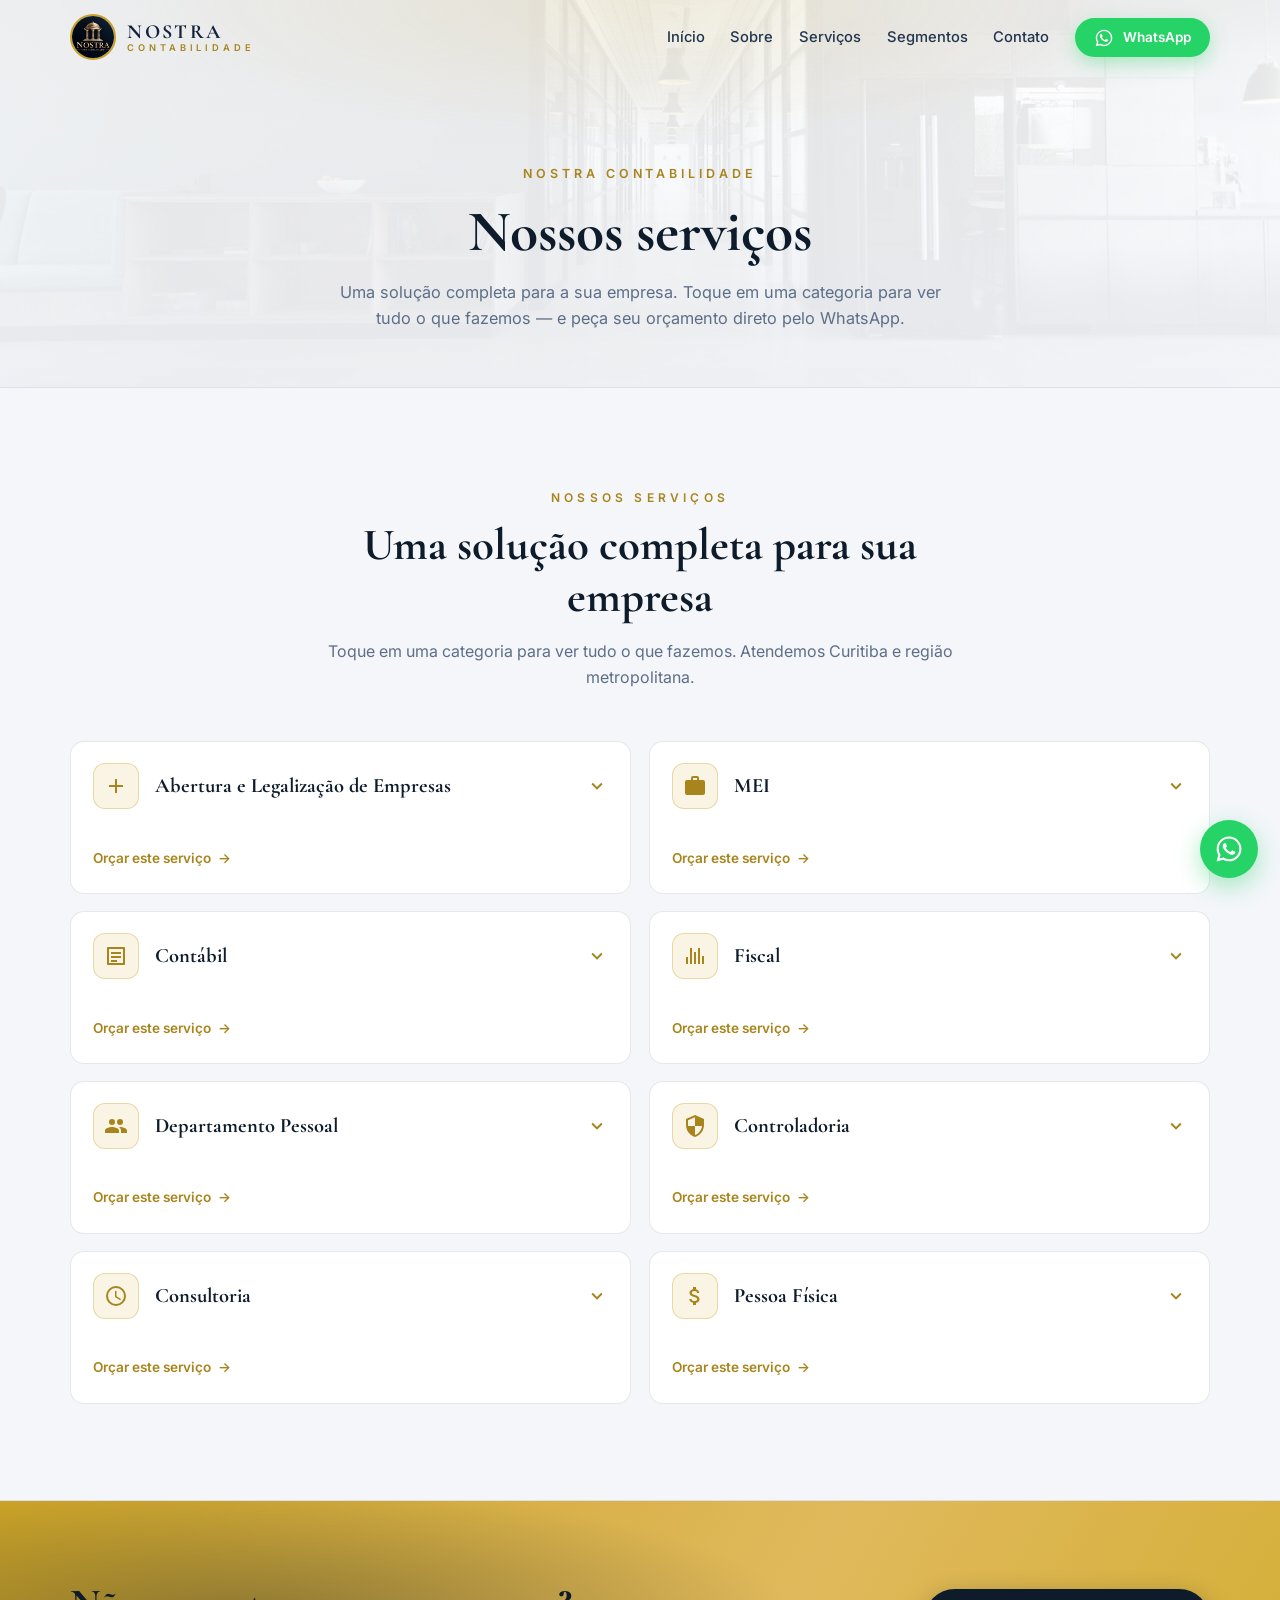
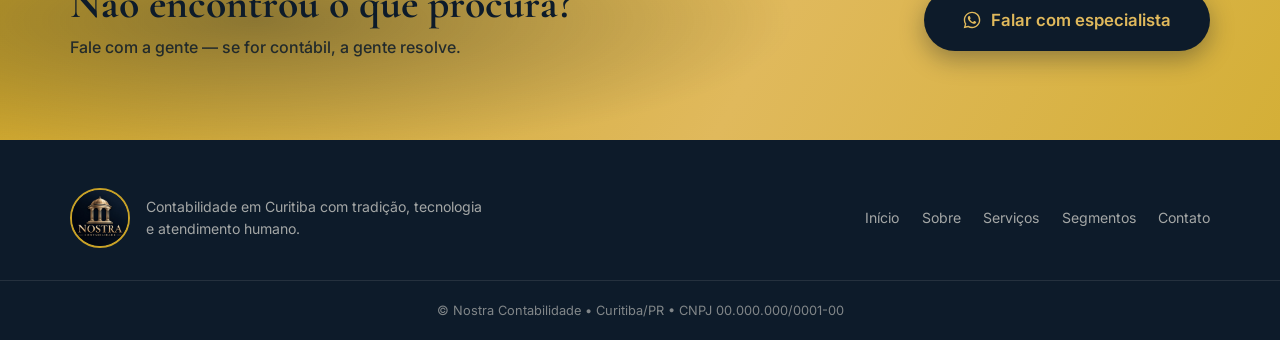
==== servicos.html @ 98fcc7a9 "Move servicos para pagina propria (servicos.html); home mais limpa" ====
<!DOCTYPE html>
<html lang="pt-BR">
<head>
  <meta charset="UTF-8">
  <meta name="viewport" content="width=device-width, initial-scale=1.0">
  <title>Serviços | Nostra Contabilidade — Curitiba</title>
  <meta name="description" content="Conheça todos os serviços da Nostra Contabilidade em Curitiba: abertura de empresa, MEI, contábil, fiscal, departamento pessoal, controladoria, consultoria e pessoa física.">
  <link rel="icon" type="image/jpeg" href="logo.jpeg">
  <link rel="preconnect" href="https://fonts.googleapis.com">
  <link rel="preconnect" href="https://fonts.gstatic.com" crossorigin>
  <link href="https://fonts.googleapis.com/css2?family=Cormorant+Garamond:wght@500;600;700&family=Inter:wght@400;500;600;700&display=swap" rel="stylesheet">
  <link rel="stylesheet" href="css/style.css">
</head>
<body>

  <!-- ===== HEADER ===== -->
  <header class="header" id="header">
    <div class="container header__inner">
      <a href="index.html" class="header__brand">
        <img src="logo.jpeg" alt="Nostra Contabilidade" class="header__logo">
        <span class="header__name">NOSTRA <small>CONTABILIDADE</small></span>
      </a>
      <nav class="nav" id="nav">
        <a href="index.html" class="nav__link">Início</a>
        <a href="index.html#sobre" class="nav__link">Sobre</a>
        <a href="servicos.html" class="nav__link">Serviços</a>
        <a href="index.html#segmentos" class="nav__link">Segmentos</a>
        <a href="index.html#contato" class="nav__link">Contato</a>
        <a href="#" class="btn btn--green btn--nav js-whatsapp" data-message="Olá! Vim pelo site da Nostra Contabilidade e gostaria de um orçamento.">
          <svg viewBox="0 0 24 24" class="icon" aria-hidden="true"><path d="M12.04 2C6.58 2 2.13 6.45 2.13 11.91c0 1.75.46 3.45 1.32 4.95L2.05 22l5.25-1.38a9.87 9.87 0 0 0 4.74 1.21h.01c5.46 0 9.9-4.45 9.9-9.91 0-2.65-1.03-5.14-2.9-7.01A9.82 9.82 0 0 0 12.04 2zm0 18.13h-.01a8.2 8.2 0 0 1-4.19-1.15l-.3-.18-3.12.82.83-3.04-.2-.31a8.2 8.2 0 0 1-1.26-4.38c0-4.54 3.7-8.24 8.25-8.24 2.2 0 4.27.86 5.82 2.42a8.18 8.18 0 0 1 2.41 5.83c0 4.54-3.7 8.23-8.23 8.23zm4.52-6.16c-.25-.12-1.47-.72-1.69-.81-.23-.08-.39-.12-.56.13-.16.24-.64.8-.78.97-.14.16-.29.18-.54.06-.25-.12-1.05-.39-2-1.23-.74-.66-1.23-1.47-1.38-1.72-.14-.25-.02-.38.11-.51.11-.11.25-.29.37-.43.12-.14.16-.25.25-.41.08-.17.04-.31-.02-.43-.06-.12-.56-1.34-.76-1.84-.2-.48-.41-.42-.56-.43h-.48c-.17 0-.43.06-.66.31-.22.25-.86.85-.86 2.07 0 1.22.89 2.4 1.01 2.56.12.17 1.75 2.67 4.23 3.74.59.26 1.05.41 1.41.52.59.19 1.13.16 1.56.1.48-.07 1.47-.6 1.67-1.18.21-.58.21-1.07.15-1.18-.06-.11-.22-.17-.47-.29z"/></svg>
          WhatsApp
        </a>
      </nav>
      <button class="hamburger" id="hamburger" aria-label="Abrir menu" aria-expanded="false">
        <span></span><span></span><span></span>
      </button>
    </div>
  </header>

  <!-- ===== TÍTULO DA PÁGINA ===== -->
  <section class="page-hero">
    <div class="container">
      <p class="hero__tag reveal">Nostra Contabilidade</p>
      <h1 class="page-hero__title reveal" style="--delay:.15s">Nossos serviços</h1>
      <p class="page-hero__subtitle reveal" style="--delay:.3s">
        Uma solução completa para a sua empresa. Toque em uma categoria para ver
        tudo o que fazemos — e peça seu orçamento direto pelo WhatsApp.
      </p>
    </div>
  </section>

  <!-- ===== SERVIÇOS ===== -->
  <section class="section servicos" id="servicos">
    <div class="container">
      <div class="section__head reveal">
        <span class="section__tag">Nossos serviços</span>
        <h2 class="section__title">Uma solução completa para sua empresa</h2>
        <p class="section__lead">Toque em uma categoria para ver tudo o que fazemos. Atendemos Curitiba e região metropolitana.</p>
      </div>
      <div class="services">

        <div class="service reveal">
          <button class="service__head" aria-expanded="false">
            <span class="service__icon">
              <svg viewBox="0 0 24 24"><path d="M19 13h-6v6h-2v-6H5v-2h6V5h2v6h6v2z"/></svg>
            </span>
            <span class="service__title">Abertura e Legalização de Empresas</span>
            <svg class="service__chevron" viewBox="0 0 24 24"><path d="M7.41 8.59 12 13.17l4.59-4.58L18 10l-6 6-6-6z"/></svg>
          </button>
          <div class="service__body">
            <ul class="service__list">
              <li>Abertura de empresa (MEI, ME, EPP, LTDA, SLU)</li>
              <li>Alteração contratual (endereço, sócios, atividade, capital)</li>
              <li>Encerramento e baixa de empresas</li>
              <li>Transformação de MEI em ME</li>
              <li>Licenças e alvarás (prefeitura, bombeiros, vigilância sanitária)</li>
              <li>Certificado digital</li>
              <li>Regularização de empresas inativas ou com pendências</li>
            </ul>
            <a href="#" class="service__cta js-whatsapp" data-message="Olá! Tenho interesse em Abertura e Legalização de Empresas.">Orçar este serviço</a>
          </div>
        </div>

        <div class="service reveal" style="--delay:.05s">
          <button class="service__head" aria-expanded="false">
            <span class="service__icon">
              <svg viewBox="0 0 24 24"><path d="M20 6h-4V4a2 2 0 0 0-2-2h-4a2 2 0 0 0-2 2v2H4a2 2 0 0 0-2 2v11a2 2 0 0 0 2 2h16a2 2 0 0 0 2-2V8a2 2 0 0 0-2-2zm-6 0h-4V4h4z"/></svg>
            </span>
            <span class="service__title">MEI</span>
            <svg class="service__chevron" viewBox="0 0 24 24"><path d="M7.41 8.59 12 13.17l4.59-4.58L18 10l-6 6-6-6z"/></svg>
          </button>
          <div class="service__body">
            <ul class="service__list">
              <li>Abertura e formalização</li>
              <li>Emissão da DAS mensal</li>
              <li>Declaração anual (DASN-SIMEI)</li>
              <li>Orientação sobre limite de faturamento e desenquadramento</li>
              <li>Regularização de débitos</li>
              <li>Emissão de notas fiscais</li>
            </ul>
            <a href="#" class="service__cta js-whatsapp" data-message="Olá! Tenho interesse no serviço de MEI.">Orçar este serviço</a>
          </div>
        </div>

        <div class="service reveal" style="--delay:.1s">
          <button class="service__head" aria-expanded="false">
            <span class="service__icon">
              <svg viewBox="0 0 24 24"><path d="M4 3h16a1 1 0 0 1 1 1v16a1 1 0 0 1-1 1H4a1 1 0 0 1-1-1V4a1 1 0 0 1 1-1zm1 2v14h14V5H5zm2 3h10v2H7V8zm0 4h10v2H7v-2zm0 4h6v2H7v-2z"/></svg>
            </span>
            <span class="service__title">Contábil</span>
            <svg class="service__chevron" viewBox="0 0 24 24"><path d="M7.41 8.59 12 13.17l4.59-4.58L18 10l-6 6-6-6z"/></svg>
          </button>
          <div class="service__body">
            <ul class="service__list">
              <li>Escrituração contábil</li>
              <li>Balancete, balanço patrimonial e DRE</li>
              <li>Conciliação contábil</li>
              <li>Planejamento tributário (Simples, Lucro Presumido, Lucro Real)</li>
              <li>Obrigações acessórias (ECD, ECF)</li>
              <li>Contabilidade para startups, prestadores de serviço, comércio e profissionais liberais</li>
            </ul>
            <a href="#" class="service__cta js-whatsapp" data-message="Olá! Tenho interesse no serviço Contábil.">Orçar este serviço</a>
          </div>
        </div>

        <div class="service reveal" style="--delay:.15s">
          <button class="service__head" aria-expanded="false">
            <span class="service__icon">
              <svg viewBox="0 0 24 24"><path d="M3 13h2v7H3v-7zm4-9h2v16H7V4zm4 4h2v12h-2V8zm4-4h2v16h-2V4zm4 8h2v8h-2v-8z"/></svg>
            </span>
            <span class="service__title">Fiscal</span>
            <svg class="service__chevron" viewBox="0 0 24 24"><path d="M7.41 8.59 12 13.17l4.59-4.58L18 10l-6 6-6-6z"/></svg>
          </button>
          <div class="service__body">
            <ul class="service__list">
              <li>Apuração de impostos (Simples Nacional, ICMS, ISS, PIS/COFINS, IRPJ/CSLL)</li>
              <li>Emissão de notas fiscais (NF-e, NFS-e, NFC-e)</li>
              <li>Escrituração fiscal e obrigações acessórias (SPED, DeSTDA, EFD)</li>
              <li>Recuperação de créditos tributários</li>
              <li>Parcelamento de débitos e regularização fiscal</li>
              <li>Certidões negativas</li>
            </ul>
            <a href="#" class="service__cta js-whatsapp" data-message="Olá! Tenho interesse no serviço Fiscal.">Orçar este serviço</a>
          </div>
        </div>

        <div class="service reveal" style="--delay:.2s">
          <button class="service__head" aria-expanded="false">
            <span class="service__icon">
              <svg viewBox="0 0 24 24"><path d="M16 11a3 3 0 1 0-3-3 3 3 0 0 0 3 3zm-8 0a3 3 0 1 0-3-3 3 3 0 0 0 3 3zm0 2c-2.33 0-7 1.17-7 3.5V19h14v-2.5C15 14.17 10.33 13 8 13zm8 0c-.29 0-.62.02-.97.05A4.22 4.22 0 0 1 17 16.5V19h6v-2.5c0-2.33-4.67-3.5-7-3.5z"/></svg>
            </span>
            <span class="service__title">Departamento Pessoal</span>
            <svg class="service__chevron" viewBox="0 0 24 24"><path d="M7.41 8.59 12 13.17l4.59-4.58L18 10l-6 6-6-6z"/></svg>
          </button>
          <div class="service__body">
            <ul class="service__list">
              <li>Admissão e demissão de funcionários</li>
              <li>Folha de pagamento e pró-labore</li>
              <li>Férias, 13º e rescisões</li>
              <li>eSocial, FGTS, INSS e DCTFWeb</li>
              <li>Controle de ponto e benefícios</li>
              <li>Contratos de trabalho e orientação trabalhista</li>
              <li>Atestados, afastamentos e homologações</li>
            </ul>
            <a href="#" class="service__cta js-whatsapp" data-message="Olá! Tenho interesse no Departamento Pessoal.">Orçar este serviço</a>
          </div>
        </div>

        <div class="service reveal" style="--delay:.25s">
          <button class="service__head" aria-expanded="false">
            <span class="service__icon">
              <svg viewBox="0 0 24 24"><path d="M12 1 3 5v6c0 5.55 3.84 10.74 9 12 5.16-1.26 9-6.45 9-12V5l-9-4zm0 10.99h7c-.53 4.12-3.28 7.79-7 8.94V12H5V6.3l7-3.11v8.8z"/></svg>
            </span>
            <span class="service__title">Controladoria</span>
            <svg class="service__chevron" viewBox="0 0 24 24"><path d="M7.41 8.59 12 13.17l4.59-4.58L18 10l-6 6-6-6z"/></svg>
          </button>
          <div class="service__body">
            <ul class="service__list">
              <li>Planejamento orçamentário e controle de metas</li>
              <li>Fluxo de caixa e projeções</li>
              <li>Controle de contas a pagar e a receber (BPO financeiro)</li>
              <li>Análise de resultados e indicadores (KPIs)</li>
              <li>Custos e precificação</li>
              <li>Relatórios gerenciais e dashboards</li>
              <li>Controles internos e auditoria</li>
            </ul>
            <a href="#" class="service__cta js-whatsapp" data-message="Olá! Tenho interesse no serviço de Controladoria.">Orçar este serviço</a>
          </div>
        </div>

        <div class="service reveal" style="--delay:.3s">
          <button class="service__head" aria-expanded="false">
            <span class="service__icon">
              <svg viewBox="0 0 24 24"><path d="M12 2a10 10 0 1 0 10 10A10 10 0 0 0 12 2zm0 18a8 8 0 1 1 8-8 8 8 0 0 1-8 8zm.5-13H11v6l5.25 3.15.75-1.23-4.5-2.67z"/></svg>
            </span>
            <span class="service__title">Consultoria</span>
            <svg class="service__chevron" viewBox="0 0 24 24"><path d="M7.41 8.59 12 13.17l4.59-4.58L18 10l-6 6-6-6z"/></svg>
          </button>
          <div class="service__body">
            <ul class="service__list">
              <li>Consultoria tributária e planejamento fiscal</li>
              <li>Consultoria financeira e gestão de caixa</li>
              <li>Consultoria para abertura de negócios (viabilidade, regime, estrutura)</li>
              <li>Consultoria em reestruturação e organização de processos</li>
              <li>Consultoria trabalhista preventiva</li>
              <li>Valuation e análise de investimentos</li>
            </ul>
            <a href="#" class="service__cta js-whatsapp" data-message="Olá! Tenho interesse em Consultoria.">Orçar este serviço</a>
          </div>
        </div>

        <div class="service reveal" style="--delay:.35s">
          <button class="service__head" aria-expanded="false">
            <span class="service__icon">
              <svg viewBox="0 0 24 24"><path d="M11.8 10.9c-2.27-.59-3-1.2-3-2.15 0-1.09 1.01-1.85 2.7-1.85 1.78 0 2.44.85 2.5 2.1h2.21c-.07-1.72-1.12-3.3-3.21-3.81V3h-3v2.16c-1.94.42-3.5 1.68-3.5 3.61 0 2.31 1.91 3.46 4.7 4.13 2.5.6 3 1.48 3 2.41 0 .69-.49 1.79-2.7 1.79-2.06 0-2.87-.92-2.98-2.1H6.32c.12 2.19 1.76 3.42 3.68 3.83V21h3v-2.15c1.95-.37 3.5-1.5 3.5-3.55 0-2.84-2.43-3.81-4.7-4.4z"/></svg>
            </span>
            <span class="service__title">Pessoa Física</span>
            <svg class="service__chevron" viewBox="0 0 24 24"><path d="M7.41 8.59 12 13.17l4.59-4.58L18 10l-6 6-6-6z"/></svg>
          </button>
          <div class="service__body">
            <ul class="service__list">
              <li>Declaração de Imposto de Renda (IRPF)</li>
              <li>Carnê-leão</li>
              <li>Ganho de capital (venda de imóveis e bens)</li>
              <li>Regularização de CPF e malha fina</li>
            </ul>
            <a href="#" class="service__cta js-whatsapp" data-message="Olá! Tenho interesse em serviços para Pessoa Física.">Orçar este serviço</a>
          </div>
        </div>

      </div>
    </div>
  </section>


  <!-- ===== CTA ===== -->
  <section class="cta">
    <div class="container cta__inner reveal">
      <div>
        <h2>Não encontrou o que procura?</h2>
        <p>Fale com a gente — se for contábil, a gente resolve.</p>
      </div>
      <a href="#" class="btn btn--navy btn--big js-whatsapp" data-message="Olá! Vim pela página de serviços da Nostra Contabilidade e tenho uma dúvida.">
        <svg viewBox="0 0 24 24" class="icon" aria-hidden="true"><path d="M12.04 2C6.58 2 2.13 6.45 2.13 11.91c0 1.75.46 3.45 1.32 4.95L2.05 22l5.25-1.38a9.87 9.87 0 0 0 4.74 1.21h.01c5.46 0 9.9-4.45 9.9-9.91 0-2.65-1.03-5.14-2.9-7.01A9.82 9.82 0 0 0 12.04 2zm0 18.13h-.01a8.2 8.2 0 0 1-4.19-1.15l-.3-.18-3.12.82.83-3.04-.2-.31a8.2 8.2 0 0 1-1.26-4.38c0-4.54 3.7-8.24 8.25-8.24 2.2 0 4.27.86 5.82 2.42a8.18 8.18 0 0 1 2.41 5.83c0 4.54-3.7 8.23-8.23 8.23zm4.52-6.16c-.25-.12-1.47-.72-1.69-.81-.23-.08-.39-.12-.56.13-.16.24-.64.8-.78.97-.14.16-.29.18-.54.06-.25-.12-1.05-.39-2-1.23-.74-.66-1.23-1.47-1.38-1.72-.14-.25-.02-.38.11-.51.11-.11.25-.29.37-.43.12-.14.16-.25.25-.41.08-.17.04-.31-.02-.43-.06-.12-.56-1.34-.76-1.84-.2-.48-.41-.42-.56-.43h-.48c-.17 0-.43.06-.66.31-.22.25-.86.85-.86 2.07 0 1.22.89 2.4 1.01 2.56.12.17 1.75 2.67 4.23 3.74.59.26 1.05.41 1.41.52.59.19 1.13.16 1.56.1.48-.07 1.47-.6 1.67-1.18.21-.58.21-1.07.15-1.18-.06-.11-.22-.17-.47-.29z"/></svg>
        Falar com especialista
      </a>
    </div>
  </section>

  <!-- ===== FOOTER ===== -->
  <footer class="footer">
    <div class="container footer__inner">
      <div class="footer__brand">
        <img src="logo.jpeg" alt="Nostra Contabilidade" class="footer__logo">
        <p>Contabilidade em Curitiba com tradição, tecnologia e atendimento humano.</p>
      </div>
      <nav class="footer__nav">
        <a href="index.html">Início</a>
        <a href="index.html#sobre">Sobre</a>
        <a href="servicos.html">Serviços</a>
        <a href="index.html#segmentos">Segmentos</a>
        <a href="index.html#contato">Contato</a>
      </nav>
    </div>
    <div class="footer__bottom">
      <p>© <span id="ano"></span> Nostra Contabilidade • Curitiba/PR • CNPJ 00.000.000/0001-00</p>
    </div>
  </footer>

  <!-- ===== BOTÃO FLUTUANTE WHATSAPP ===== -->
  <a href="#" class="whatsapp-float js-whatsapp" aria-label="Falar no WhatsApp" data-message="Olá! Vim pelo site da Nostra Contabilidade e gostaria de um orçamento.">
    <svg viewBox="0 0 24 24" aria-hidden="true"><path d="M12.04 2C6.58 2 2.13 6.45 2.13 11.91c0 1.75.46 3.45 1.32 4.95L2.05 22l5.25-1.38a9.87 9.87 0 0 0 4.74 1.21h.01c5.46 0 9.9-4.45 9.9-9.91 0-2.65-1.03-5.14-2.9-7.01A9.82 9.82 0 0 0 12.04 2zm0 18.13h-.01a8.2 8.2 0 0 1-4.19-1.15l-.3-.18-3.12.82.83-3.04-.2-.31a8.2 8.2 0 0 1-1.26-4.38c0-4.54 3.7-8.24 8.25-8.24 2.2 0 4.27.86 5.82 2.42a8.18 8.18 0 0 1 2.41 5.83c0 4.54-3.7 8.23-8.23 8.23zm4.52-6.16c-.25-.12-1.47-.72-1.69-.81-.23-.08-.39-.12-.56.13-.16.24-.64.8-.78.97-.14.16-.29.18-.54.06-.25-.12-1.05-.39-2-1.23-.74-.66-1.23-1.47-1.38-1.72-.14-.25-.02-.38.11-.51.11-.11.25-.29.37-.43.12-.14.16-.25.25-.41.08-.17.04-.31-.02-.43-.06-.12-.56-1.34-.76-1.84-.2-.48-.41-.42-.56-.43h-.48c-.17 0-.43.06-.66.31-.22.25-.86.85-.86 2.07 0 1.22.89 2.4 1.01 2.56.12.17 1.75 2.67 4.23 3.74.59.26 1.05.41 1.41.52.59.19 1.13.16 1.56.1.48-.07 1.47-.6 1.67-1.18.21-.58.21-1.07.15-1.18-.06-.11-.22-.17-.47-.29z"/></svg>
  </a>

  <script src="js/main.js"></script>
</body>
</html>
---- css/style.css ----
/* ================================================
   NOSTRA CONTABILIDADE — Curitiba
   Tema claro • Azul-marinho + dourado
   ================================================ */

:root {
  --navy-900: #0d1b2a;
  --navy-700: #14213d;
  --navy: #1b2f4b;
  --ink: #22354f;
  --muted: #5d6f88;
  --gold: #c9a227;
  --gold-deep: #a8851c;
  --gold-light: #e0b95c;
  --gold-soft: rgba(201, 162, 39, 0.12);
  --bg: #ffffff;
  --bg-alt: #f4f6fa;
  --line: rgba(20, 33, 61, 0.1);
  --line-strong: rgba(20, 33, 61, 0.18);
  --whatsapp: #25d366;
  --font-display: 'Cormorant Garamond', Georgia, serif;
  --font-body: 'Inter', system-ui, sans-serif;
  --radius: 14px;
  --shadow-sm: 0 2px 10px rgba(13, 27, 42, 0.06);
  --shadow-md: 0 14px 36px rgba(13, 27, 42, 0.12);
  --transition: 0.35s cubic-bezier(0.22, 1, 0.36, 1);
}

* { margin: 0; padding: 0; box-sizing: border-box; }

html { scroll-behavior: smooth; scroll-padding-top: 84px; }

body {
  font-family: var(--font-body);
  background: var(--bg);
  color: var(--ink);
  line-height: 1.6;
  overflow-x: hidden;
}

img { max-width: 100%; display: block; }

.container {
  width: min(1140px, 92%);
  margin-inline: auto;
}

/* ---------- Botões ---------- */
.btn {
  display: inline-flex;
  align-items: center;
  gap: 0.55rem;
  padding: 0.9rem 1.8rem;
  border-radius: 50px;
  font-weight: 600;
  font-size: 0.95rem;
  text-decoration: none;
  border: none;
  cursor: pointer;
  transition: transform var(--transition), box-shadow var(--transition), background var(--transition);
  will-change: transform;
}
.btn .icon { width: 20px; height: 20px; fill: currentColor; }

.btn--gold {
  background: linear-gradient(135deg, var(--gold), var(--gold-light));
  color: var(--navy-900);
  box-shadow: 0 6px 20px rgba(201, 162, 39, 0.35);
}
.btn--gold:hover {
  transform: translateY(-3px);
  box-shadow: 0 10px 28px rgba(201, 162, 39, 0.5);
}

.btn--green {
  background: var(--whatsapp);
  color: #fff;
  box-shadow: 0 6px 18px rgba(37, 211, 102, 0.35);
}
.btn--green:hover {
  transform: translateY(-3px);
  background: #1fbe5a;
  box-shadow: 0 10px 26px rgba(37, 211, 102, 0.5);
}

.btn--navy {
  background: var(--navy-700);
  color: #fff;
  box-shadow: 0 6px 18px rgba(20, 33, 61, 0.3);
}
.btn--navy:hover {
  transform: translateY(-3px);
  background: var(--navy-900);
  box-shadow: 0 10px 26px rgba(20, 33, 61, 0.42);
}

.btn--outline {
  background: transparent;
  color: var(--navy-700);
  border: 1.5px solid var(--line-strong);
}
.btn--outline:hover {
  border-color: var(--gold);
  color: var(--gold-deep);
  transform: translateY(-3px);
}

.btn--big { padding: 1.1rem 2.4rem; font-size: 1.05rem; }
.btn--full { width: 100%; justify-content: center; }
.btn--nav { padding: 0.55rem 1.2rem; font-size: 0.85rem; }
.btn__arrow { transition: transform var(--transition); }
.btn:hover .btn__arrow { transform: translateX(4px); }

/* ---------- Header ---------- */
.header {
  position: fixed;
  inset: 0 0 auto 0;
  z-index: 100;
  padding: 0.9rem 0;
  background: rgba(255, 255, 255, 0);
  transition: background var(--transition), box-shadow var(--transition), padding var(--transition);
}
.header.scrolled {
  background: rgba(255, 255, 255, 0.97);
  box-shadow: 0 4px 24px rgba(13, 27, 42, 0.1);
  padding: 0.55rem 0;
}
.header__inner {
  display: flex;
  align-items: center;
  justify-content: space-between;
  gap: 1rem;
}
.header__brand {
  display: flex;
  align-items: center;
  gap: 0.7rem;
  text-decoration: none;
}
.header__logo {
  width: 46px;
  height: 46px;
  border-radius: 50%;
  object-fit: cover;
  border: 2px solid var(--gold);
}
.header__name {
  font-family: var(--font-display);
  font-size: 1.25rem;
  font-weight: 700;
  letter-spacing: 0.12em;
  line-height: 1.1;
  color: var(--navy-700);
}
.header__name small {
  display: block;
  font-family: var(--font-body);
  font-size: 0.58rem;
  font-weight: 600;
  letter-spacing: 0.42em;
  color: var(--gold-deep);
}

.nav { display: flex; align-items: center; gap: 1.6rem; }
.nav__link {
  color: var(--ink);
  text-decoration: none;
  font-size: 0.92rem;
  font-weight: 500;
  position: relative;
  transition: color var(--transition);
}
.nav__link::after {
  content: '';
  position: absolute;
  left: 0; bottom: -6px;
  width: 0; height: 2px;
  background: var(--gold);
  transition: width var(--transition);
}
.nav__link:hover { color: var(--navy-900); }
.nav__link:hover::after { width: 100%; }

/* Hambúrguer */
.hamburger {
  display: none;
  flex-direction: column;
  gap: 5px;
  background: none;
  border: none;
  cursor: pointer;
  padding: 6px;
  z-index: 110;
}
.hamburger span {
  width: 26px; height: 2.5px;
  background: var(--navy-700);
  border-radius: 2px;
  transition: transform var(--transition), opacity var(--transition);
}
.hamburger.open span:nth-child(1) { transform: translateY(7.5px) rotate(45deg); }
.hamburger.open span:nth-child(2) { opacity: 0; }
.hamburger.open span:nth-child(3) { transform: translateY(-7.5px) rotate(-45deg); }

/* ---------- Hero ---------- */
.hero {
  position: relative;
  min-height: 100svh;
  display: flex;
  align-items: center;
  padding: 130px 0 80px;
  background:
    radial-gradient(ellipse 60% 45% at 80% 0%, rgba(201, 162, 39, 0.1), transparent 60%),
    linear-gradient(rgba(255, 255, 255, 0.88), rgba(244, 246, 250, 0.93)),
    url('../banner.jpg');
  background-size: auto, auto, cover;
  background-position: center;
  overflow: hidden;
}
.hero__inner {
  position: relative;
  z-index: 1;
  display: grid;
  grid-template-columns: 1.05fr 0.95fr;
  gap: 4rem;
  align-items: center;
}
.hero__tag {
  font-size: 0.78rem;
  letter-spacing: 0.32em;
  text-transform: uppercase;
  color: var(--gold-deep);
  margin-bottom: 1rem;
  font-weight: 600;
  display: inline-flex;
  align-items: center;
  gap: 0.6rem;
}
.hero__tag::before {
  content: '';
  width: 30px; height: 1.5px;
  background: var(--gold);
}
.hero__title {
  font-family: var(--font-display);
  font-size: clamp(2.4rem, 4.6vw, 3.8rem);
  font-weight: 700;
  line-height: 1.12;
  margin-bottom: 1.2rem;
  color: var(--navy-900);
}
.hero__title em {
  font-style: normal;
  background: linear-gradient(120deg, var(--gold-deep), var(--gold-light), var(--gold-deep));
  -webkit-background-clip: text;
  background-clip: text;
  color: transparent;
}
.hero__subtitle {
  max-width: 520px;
  color: var(--muted);
  font-size: clamp(1rem, 1.6vw, 1.12rem);
  margin-bottom: 2rem;
}
.hero__choices {
  display: flex;
  gap: 0.9rem;
  flex-wrap: wrap;
  margin-bottom: 2.2rem;
}
.hero__badges {
  list-style: none;
  display: flex;
  gap: 1.6rem;
  flex-wrap: wrap;
}
.hero__badges li {
  display: flex;
  align-items: center;
  gap: 0.5rem;
  font-size: 0.82rem;
  font-weight: 600;
  letter-spacing: 0.04em;
  color: var(--muted);
}
.hero__badges .icon {
  width: 17px; height: 17px;
  fill: var(--gold);
  flex-shrink: 0;
}

/* Painel visual do hero */
.hero__col--visual {
  position: relative;
  justify-self: end;
  width: min(430px, 100%);
}
.panel {
  background: #fff;
  border: 1px solid var(--line);
  border-radius: 18px;
  padding: 1.7rem 1.6rem;
  box-shadow: var(--shadow-md);
}
.panel__head {
  display: flex;
  align-items: center;
  justify-content: space-between;
  gap: 0.8rem;
  font-size: 0.82rem;
  font-weight: 600;
  letter-spacing: 0.06em;
  text-transform: uppercase;
  color: var(--navy-900);
  padding-bottom: 1rem;
  margin-bottom: 0.4rem;
  border-bottom: 1px solid var(--line);
}
.panel__status {
  display: inline-flex;
  align-items: center;
  gap: 0.45rem;
  color: #16a34a;
  font-size: 0.78rem;
  white-space: nowrap;
}
.panel__status i {
  width: 8px; height: 8px;
  border-radius: 50%;
  background: #22c55e;
  box-shadow: 0 0 8px rgba(34, 197, 94, 0.6);
}
.panel__row {
  display: flex;
  align-items: center;
  justify-content: space-between;
  gap: 0.8rem;
  padding: 0.7rem 0;
  font-size: 0.92rem;
  color: var(--muted);
  border-bottom: 1px dashed var(--line);
}
.panel__check {
  width: 24px; height: 24px;
  border-radius: 50%;
  background: var(--gold-soft);
  border: 1px solid rgba(201, 162, 39, 0.5);
  display: inline-grid;
  place-items: center;
  flex-shrink: 0;
}
.panel__check svg {
  width: 14px; height: 14px;
  fill: var(--gold-deep);
}
.panel__footer {
  margin-top: 1.2rem;
  font-size: 0.87rem;
  color: var(--gold-deep);
  font-style: italic;
}

/* Chips flutuantes */
.chip {
  position: absolute;
  display: inline-flex;
  align-items: center;
  gap: 0.5rem;
  font-size: 0.78rem;
  font-weight: 600;
  padding: 0.55rem 0.95rem;
  border-radius: 50px;
  background: #fff;
  border: 1px solid var(--line);
  box-shadow: var(--shadow-md);
  white-space: nowrap;
}
.chip i {
  width: 8px; height: 8px;
  border-radius: 50%;
  background: #22c55e;
  box-shadow: 0 0 8px rgba(34, 197, 94, 0.6);
}
.chip svg {
  width: 15px; height: 15px;
  fill: var(--gold-deep);
}
.chip--green {
  top: -18px;
  right: -14px;
  color: var(--navy-900);
}
.chip--gold {
  bottom: -20px;
  left: -18px;
  color: var(--gold-deep);
  border-color: rgba(201, 162, 39, 0.45);
}

/* ---------- Cards de valor ---------- */
.valores {
  background:
    radial-gradient(ellipse 60% 90% at 85% 20%, rgba(201, 162, 39, 0.14), transparent 60%),
    linear-gradient(120deg, var(--navy-900), var(--navy-700));
  padding: 3.6rem 0;
}
.valores__grid {
  display: grid;
  grid-template-columns: repeat(3, 1fr);
  gap: 2.5rem;
}
.valor { text-align: center; }
.valor .icon {
  width: 34px; height: 34px;
  fill: var(--gold-light);
  margin: 0 auto 0.8rem;
}
.valor h3 {
  font-size: 1.02rem;
  font-weight: 700;
  color: #fff;
  margin-bottom: 0.3rem;
}
.valor p { font-size: 0.9rem; color: rgba(245, 241, 232, 0.65); }

/* ---------- Título de página interna ---------- */
.page-hero {
  padding: 160px 0 3.5rem;
  text-align: center;
  background:
    radial-gradient(ellipse 60% 55% at 50% 0%, rgba(201, 162, 39, 0.12), transparent 65%),
    linear-gradient(rgba(255, 255, 255, 0.9), rgba(244, 246, 250, 0.94)),
    url('../banner.jpg');
  background-size: auto, auto, cover;
  background-position: center;
}
.page-hero .hero__tag::before { display: none; }
.page-hero__title {
  font-family: var(--font-display);
  font-size: clamp(2.4rem, 5vw, 3.6rem);
  font-weight: 700;
  color: var(--navy-900);
  line-height: 1.12;
  margin-bottom: 0.9rem;
}
.page-hero__subtitle {
  max-width: 620px;
  margin: 0 auto;
  color: var(--muted);
  font-size: 1.02rem;
}

/* ---------- Seções genéricas ---------- */
.section { padding: 6rem 0; position: relative; }

.section__tag {
  display: inline-block;
  font-size: 0.75rem;
  letter-spacing: 0.35em;
  text-transform: uppercase;
  color: var(--gold-deep);
  font-weight: 600;
  margin-bottom: 0.8rem;
}
.section__tag::before {
  content: '';
  display: inline-block;
  width: 34px; height: 1.5px;
  background: var(--gold);
  vertical-align: middle;
  margin-right: 0.7rem;
}
.section__title {
  font-family: var(--font-display);
  font-size: clamp(1.9rem, 4vw, 2.8rem);
  font-weight: 700;
  line-height: 1.15;
  margin-bottom: 1rem;
  color: var(--navy-900);
}
.section__head {
  text-align: center;
  max-width: 680px;
  margin: 0 auto 3.2rem;
}
.section__head .section__tag::before { display: none; }
.section__lead { color: var(--muted); }

/* ---------- Contabilidade que te entende ---------- */
.entende { background: var(--bg); }
.entende__grid {
  display: grid;
  grid-template-columns: repeat(3, 1fr);
  gap: 1.3rem;
}
.entende__item {
  background: #fff;
  border: 1px solid var(--line);
  border-radius: var(--radius);
  padding: 2.2rem 1.8rem;
  text-align: center;
  transition: transform var(--transition), border-color var(--transition), box-shadow var(--transition);
}
.entende__item:hover {
  transform: translateY(-6px);
  border-color: rgba(201, 162, 39, 0.5);
  box-shadow: var(--shadow-md);
}
.entende__item .icon {
  width: 38px; height: 38px;
  fill: var(--gold-deep);
  margin: 0 auto 1rem;
}
.entende__item h3 {
  font-family: var(--font-display);
  font-size: 1.35rem;
  font-weight: 700;
  color: var(--navy-900);
  margin-bottom: 0.5rem;
}
.entende__item p { font-size: 0.92rem; color: var(--muted); }

/* ---------- Serviços ---------- */
.servicos { background: var(--bg-alt); border-block: 1px solid var(--line); }
.services {
  display: grid;
  grid-template-columns: 1fr 1fr;
  gap: 1.1rem;
}
.service {
  background: #fff;
  border: 1px solid var(--line);
  border-radius: var(--radius);
  overflow: hidden;
  transition: border-color var(--transition), box-shadow var(--transition);
}
.service:hover,
.service.open {
  border-color: rgba(201, 162, 39, 0.55);
  box-shadow: var(--shadow-md);
}
.service__head {
  width: 100%;
  display: flex;
  align-items: center;
  gap: 1rem;
  padding: 1.3rem 1.4rem;
  background: none;
  border: none;
  cursor: pointer;
  text-align: left;
  font-family: var(--font-body);
}
.service__icon {
  width: 46px; height: 46px;
  border-radius: 12px;
  background: var(--gold-soft);
  border: 1px solid rgba(201, 162, 39, 0.35);
  display: grid;
  place-items: center;
  flex-shrink: 0;
  transition: background var(--transition), transform var(--transition);
}
.service__icon svg {
  width: 24px; height: 24px;
  fill: var(--gold-deep);
  transition: fill var(--transition);
}
.service:hover .service__icon,
.service.open .service__icon {
  background: linear-gradient(135deg, var(--gold), var(--gold-light));
  transform: rotate(-6deg);
}
.service:hover .service__icon svg,
.service.open .service__icon svg { fill: var(--navy-900); }
.service__title {
  font-family: var(--font-display);
  font-size: 1.28rem;
  font-weight: 700;
  color: var(--navy-900);
  flex: 1;
  line-height: 1.2;
}
.service__chevron {
  width: 22px; height: 22px;
  fill: var(--gold-deep);
  flex-shrink: 0;
  transition: transform var(--transition);
}
.service.open .service__chevron { transform: rotate(180deg); }

.service__body {
  display: grid;
  grid-template-rows: 0fr;
  transition: grid-template-rows 0.45s cubic-bezier(0.22, 1, 0.36, 1);
}
.service.open .service__body { grid-template-rows: 1fr; }
.service__body > * { overflow: hidden; }
.service__list {
  list-style: none;
  padding: 0 1.4rem;
  display: grid;
  gap: 0.55rem;
}
.service__list li {
  position: relative;
  padding-left: 1.3rem;
  font-size: 0.9rem;
  color: var(--muted);
}
.service__list li::before {
  content: '';
  position: absolute;
  left: 0; top: 0.52em;
  width: 7px; height: 7px;
  border-radius: 50%;
  background: var(--gold);
}
.service__cta {
  display: inline-flex;
  align-items: center;
  gap: 0.4rem;
  margin: 1.1rem 1.4rem 1.4rem;
  color: var(--gold-deep);
  font-size: 0.85rem;
  font-weight: 600;
  text-decoration: none;
  border-bottom: 1px solid transparent;
  transition: border-color var(--transition), gap var(--transition);
}
.service__cta::after { content: '→'; }
.service__cta:hover {
  border-color: var(--gold-deep);
  gap: 0.7rem;
}

/* ---------- Faixa de impacto (parallax) ---------- */
.banner {
  position: relative;
  padding: 8rem 0;
  background-image:
    linear-gradient(rgba(10, 21, 34, 0.82), rgba(10, 21, 34, 0.82)),
    url('../banner.jpg');
  background-size: cover;
  background-position: center;
  background-attachment: fixed;
  text-align: center;
}
.banner__content {
  display: flex;
  flex-direction: column;
  align-items: center;
}
.banner__tag {
  font-size: 0.8rem;
  letter-spacing: 0.32em;
  text-transform: uppercase;
  color: var(--gold-light);
  font-weight: 600;
  margin-bottom: 1.1rem;
}
.banner__title {
  font-family: var(--font-display);
  font-size: clamp(1.9rem, 4.5vw, 3.4rem);
  font-weight: 600;
  line-height: 1.2;
  color: var(--bg);
  max-width: 800px;
  margin-bottom: 2rem;
}

/* ---------- Olhar dedicado ---------- */
.dedicado { background: var(--bg); }
.dedicado__grid {
  display: grid;
  grid-template-columns: repeat(3, 1fr);
  gap: 1.3rem;
}
.dedicado__item {
  background: #fff;
  border: 1px solid var(--line);
  border-radius: var(--radius);
  padding: 2.2rem 1.8rem;
  transition: transform var(--transition), border-color var(--transition), box-shadow var(--transition);
}
.dedicado__item:hover {
  transform: translateY(-6px);
  border-color: rgba(201, 162, 39, 0.5);
  box-shadow: var(--shadow-md);
}
.dedicado__item .icon {
  width: 38px; height: 38px;
  fill: var(--gold-deep);
  margin-bottom: 1rem;
}
.dedicado__item h3 {
  font-family: var(--font-display);
  font-size: 1.35rem;
  font-weight: 700;
  color: var(--navy-900);
  margin-bottom: 0.5rem;
}
.dedicado__item p { font-size: 0.92rem; color: var(--muted); }

/* ---------- Segmentos ---------- */
.segmentos { background: var(--bg-alt); border-block: 1px solid var(--line); }
.segmentos__grid {
  display: grid;
  grid-template-columns: repeat(4, 1fr);
  gap: 1.3rem;
}
.segmento {
  background: #fff;
  border: 1px solid var(--line);
  border-radius: var(--radius);
  padding: 2rem 1.4rem;
  text-align: center;
  transition: transform var(--transition), border-color var(--transition), box-shadow var(--transition);
}
.segmento:hover {
  transform: translateY(-6px);
  border-color: rgba(201, 162, 39, 0.5);
  box-shadow: var(--shadow-md);
}
.segmento .icon {
  width: 34px; height: 34px;
  fill: var(--gold-deep);
  margin: 0 auto 0.8rem;
}
.segmento h3 {
  font-family: var(--font-display);
  font-size: 1.2rem;
  font-weight: 700;
  color: var(--navy-900);
  line-height: 1.25;
}

/* ---------- Sobre ---------- */
.sobre { background: var(--bg); }
.sobre__grid {
  display: grid;
  grid-template-columns: 1.1fr 1fr;
  gap: 3.5rem;
  align-items: center;
}
.sobre__texto p { color: var(--muted); margin-bottom: 1.1rem; }
.sobre__texto strong { color: var(--navy-900); }
.sobre__texto .btn { margin-top: 1rem; }

.sobre__stats {
  display: grid;
  grid-template-columns: 1fr 1fr;
  gap: 1.2rem;
}
.stat {
  background: #fff;
  border: 1px solid var(--line);
  border-radius: var(--radius);
  padding: 1.8rem 1.4rem;
  text-align: center;
  transition: transform var(--transition), border-color var(--transition), box-shadow var(--transition);
}
.stat:hover {
  transform: translateY(-5px);
  border-color: rgba(201, 162, 39, 0.55);
  box-shadow: var(--shadow-md);
}
.stat__icon {
  display: inline-grid;
  place-items: center;
  width: 52px; height: 52px;
  border-radius: 50%;
  background: var(--gold-soft);
  border: 1px solid rgba(201, 162, 39, 0.35);
  margin-bottom: 0.8rem;
}
.stat__icon svg {
  width: 26px; height: 26px;
  fill: var(--gold-deep);
}
.stat__label { font-size: 0.9rem; color: var(--muted); display: block; }

/* ---------- CTA ---------- */
.cta {
  padding: 5rem 0;
  background:
    radial-gradient(ellipse 60% 80% at 20% 50%, rgba(10, 21, 34, 0.35), transparent 70%),
    linear-gradient(120deg, var(--gold) 0%, var(--gold-light) 60%, #d4af37 100%);
  color: var(--navy-900);
}
.cta__inner {
  display: flex;
  align-items: center;
  justify-content: space-between;
  gap: 2rem;
  flex-wrap: wrap;
}
.cta h2 {
  font-family: var(--font-display);
  font-size: clamp(1.8rem, 4vw, 2.6rem);
  font-weight: 700;
  line-height: 1.15;
}
.cta p { font-weight: 500; opacity: 0.85; margin-top: 0.4rem; }
.cta .btn--navy {
  background: var(--navy-900);
  color: var(--gold-light);
  box-shadow: 0 8px 24px rgba(10, 21, 34, 0.35);
}
.cta .btn--navy:hover { box-shadow: 0 14px 32px rgba(10, 21, 34, 0.5); }

/* ---------- Contato ---------- */
.contato { background: var(--bg); }
.contato__grid {
  display: grid;
  grid-template-columns: 1fr 1fr;
  gap: 3.5rem;
  align-items: start;
}
.contato__lista { list-style: none; margin-top: 1.6rem; display: grid; gap: 1.3rem; }
.contato__lista li {
  display: flex;
  gap: 1rem;
  align-items: flex-start;
  color: var(--muted);
  font-size: 0.95rem;
}
.contato__lista strong { color: var(--navy-900); }
.contato__lista .icon {
  width: 22px; height: 22px;
  fill: var(--gold-deep);
  flex-shrink: 0;
  margin-top: 3px;
}

.contato__form {
  background: #fff;
  border: 1px solid var(--line);
  border-radius: var(--radius);
  padding: 2.2rem;
  box-shadow: var(--shadow-md);
}
.contato__form h3 {
  font-family: var(--font-display);
  font-size: 1.5rem;
  font-weight: 700;
  color: var(--navy-900);
  margin-bottom: 1.4rem;
}
.field { margin-bottom: 1.1rem; }
.field label {
  display: block;
  font-size: 0.82rem;
  font-weight: 600;
  letter-spacing: 0.05em;
  color: var(--gold-deep);
  margin-bottom: 0.4rem;
  text-transform: uppercase;
}
.field input,
.field select,
.field textarea {
  width: 100%;
  padding: 0.85rem 1rem;
  border-radius: 10px;
  border: 1px solid var(--line-strong);
  background: var(--bg-alt);
  color: var(--ink);
  font-family: var(--font-body);
  font-size: 0.95rem;
  transition: border-color var(--transition), box-shadow var(--transition);
}
.field input:focus,
.field select:focus,
.field textarea:focus {
  outline: none;
  border-color: var(--gold);
  box-shadow: 0 0 0 3px var(--gold-soft);
}
.field select option { background: #fff; }
.field textarea { resize: vertical; }
.contato__form-hint {
  margin-top: 0.9rem;
  font-size: 0.78rem;
  color: var(--muted);
  text-align: center;
}

/* ---------- Footer ---------- */
.footer { background: var(--navy-900); }
.footer__inner {
  display: flex;
  align-items: center;
  justify-content: space-between;
  gap: 2rem;
  flex-wrap: wrap;
  padding: 3rem 0 2rem;
}
.footer__brand { display: flex; align-items: center; gap: 1rem; max-width: 420px; }
.footer__logo {
  width: 60px; height: 60px;
  border-radius: 50%;
  object-fit: cover;
  border: 2px solid var(--gold);
  flex-shrink: 0;
}
.footer__brand p { font-size: 0.88rem; color: rgba(245, 241, 232, 0.65); }
.footer__nav { display: flex; gap: 1.4rem; flex-wrap: wrap; }
.footer__nav a {
  color: rgba(245, 241, 232, 0.65);
  text-decoration: none;
  font-size: 0.88rem;
  transition: color var(--transition);
}
.footer__nav a:hover { color: var(--gold-light); }
.footer__bottom {
  border-top: 1px solid rgba(245, 241, 232, 0.1);
  padding: 1.2rem 0;
  text-align: center;
  font-size: 0.8rem;
  color: rgba(245, 241, 232, 0.5);
}

/* ---------- Botão flutuante WhatsApp ---------- */
.whatsapp-float {
  position: fixed;
  right: 22px;
  bottom: 22px;
  z-index: 90;
  width: 58px; height: 58px;
  border-radius: 50%;
  background: var(--whatsapp);
  display: grid;
  place-items: center;
  box-shadow: 0 8px 24px rgba(37, 211, 102, 0.4);
  transition: transform var(--transition);
}
.whatsapp-float:hover { transform: scale(1.1) rotate(6deg); }
.whatsapp-float svg { width: 30px; height: 30px; fill: #fff; }
.whatsapp-float::before {
  content: '';
  position: absolute;
  inset: 0;
  border-radius: 50%;
  border: 2px solid rgba(37, 211, 102, 0.7);
  opacity: 0;
  animation: softPing 3.2s ease-out infinite;
  animation-delay: 1s;
  z-index: -1;
}
@keyframes softPing {
  0% { transform: scale(1); opacity: 0.7; }
  60% { transform: scale(1.25); opacity: 0.2; }
  100% { transform: scale(1.35); opacity: 0; }
}

/* ---------- Animações de revelação (scroll) ---------- */
.reveal {
  opacity: 0;
  transform: translateY(34px);
  transition:
    opacity 0.8s cubic-bezier(0.22, 1, 0.36, 1),
    transform 0.8s cubic-bezier(0.22, 1, 0.36, 1);
  transition-delay: var(--delay, 0s);
}
.reveal.visible {
  opacity: 1;
  transform: translateY(0);
}

/* ---------- Responsivo ---------- */
@media (max-width: 1024px) {
  .entende__grid,
  .dedicado__grid,
  .segmentos__grid { grid-template-columns: repeat(2, 1fr); }
  .sobre__grid { gap: 2.5rem; }
}

@media (max-width: 900px) {
  .hero { padding: 110px 0 4.5rem; }
  .hero__inner { grid-template-columns: 1fr; gap: 3.5rem; }
  .hero__col--visual { justify-self: center; }
}

@media (max-width: 768px) {
  .section { padding: 4.2rem 0; }
  .banner { padding: 5.5rem 0; background-attachment: scroll; }

  .nav {
    position: fixed;
    inset: 0;
    flex-direction: column;
    justify-content: center;
    gap: 2rem;
    background: rgba(255, 255, 255, 0.98);
    backdrop-filter: blur(14px);
    transform: translateY(-100%);
    transition: transform 0.45s cubic-bezier(0.22, 1, 0.36, 1);
  }
  .nav.open { transform: translateY(0); }
  .nav__link { font-size: 1.3rem; }
  .hamburger { display: flex; }

  .valores__grid { grid-template-columns: 1fr; gap: 2rem; }
  .entende__grid,
  .dedicado__grid,
  .sobre__grid,
  .contato__grid { grid-template-columns: 1fr; }

  .cta__inner { flex-direction: column; text-align: center; }

  .footer__inner { flex-direction: column; text-align: center; }
  .footer__brand { flex-direction: column; }
  .footer__nav { justify-content: center; }
}

@media (max-width: 480px) {
  .hero__badges { gap: 0.9rem 1.2rem; }
  .hero__choices .btn { width: 100%; justify-content: center; }
  .chip--green { right: 0; }
  .chip--gold { left: 0; }
  .services,
  .segmentos__grid,
  .sobre__stats { grid-template-columns: 1fr; }
  .contato__form { padding: 1.6rem; }
  .whatsapp-float { width: 52px; height: 52px; right: 16px; bottom: 16px; }
}

/* ---------- Acessibilidade: menos movimento ---------- */
@media (prefers-reduced-motion: reduce) {
  *, *::before, *::after {
    animation-duration: 0.01ms !important;
    transition-duration: 0.01ms !important;
  }
  html { scroll-behavior: auto; }
  .reveal { opacity: 1; transform: none; }
}
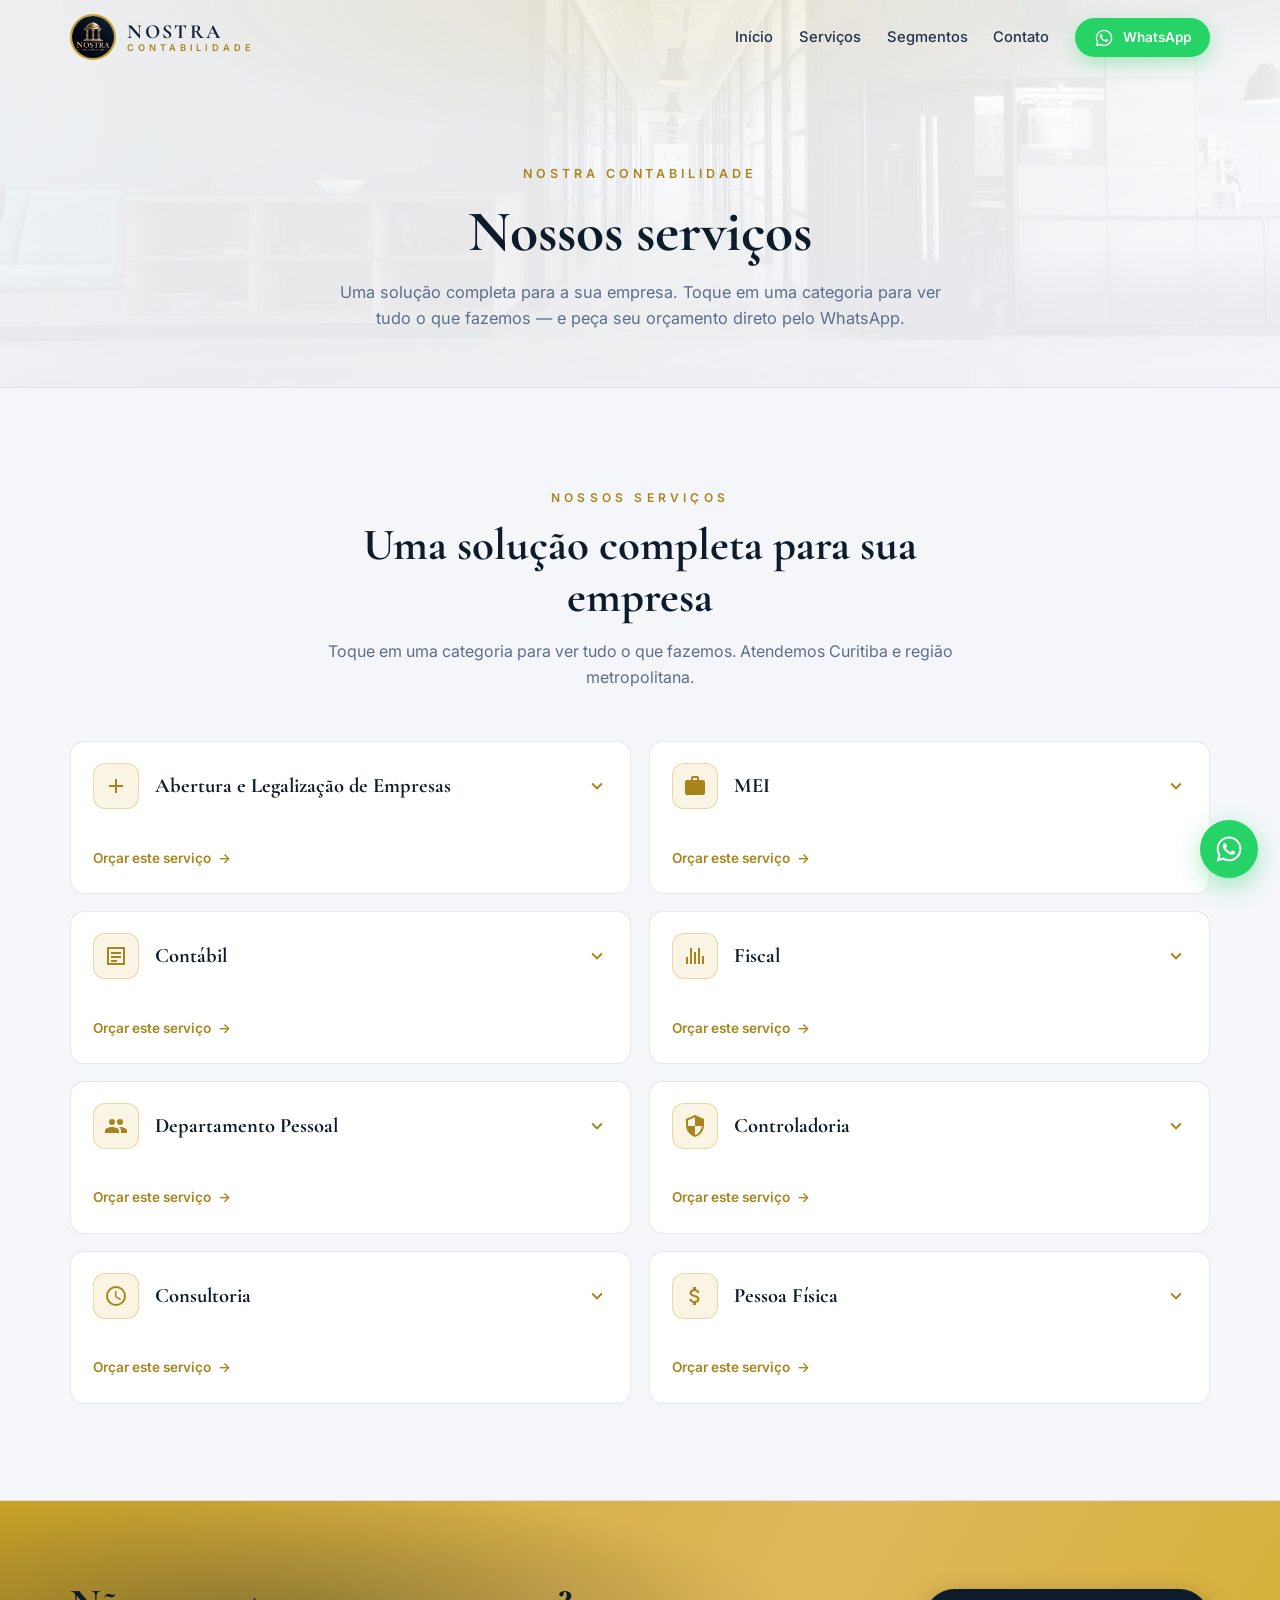
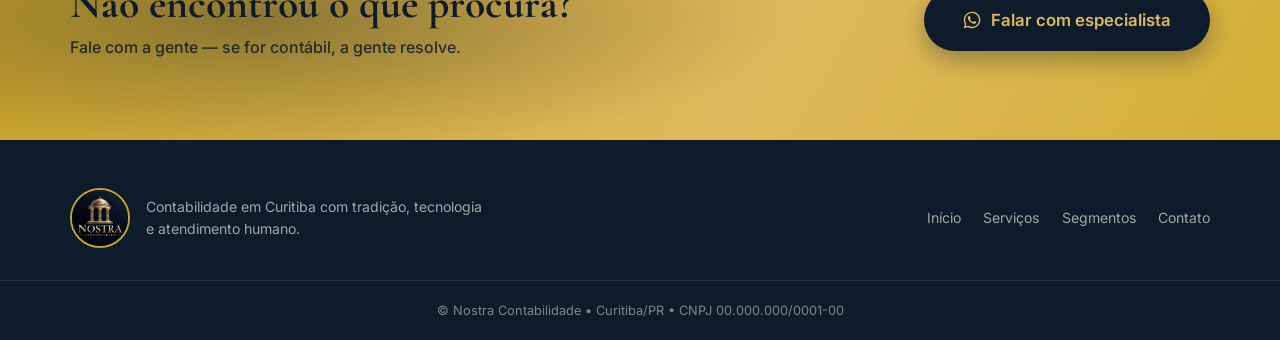
==== commit e2e2427a: "Remove secoes Olhar dedicado e Sobre da home; ajusta menus" ====
--- a/servicos.html
+++ b/servicos.html
@@ -22,7 +22,7 @@
       </a>
       <nav class="nav" id="nav">
         <a href="index.html" class="nav__link">Início</a>
-        <a href="index.html#sobre" class="nav__link">Sobre</a>
+        
         <a href="servicos.html" class="nav__link">Serviços</a>
         <a href="index.html#segmentos" class="nav__link">Segmentos</a>
         <a href="index.html#contato" class="nav__link">Contato</a>
@@ -256,7 +256,7 @@
       </div>
       <nav class="footer__nav">
         <a href="index.html">Início</a>
-        <a href="index.html#sobre">Sobre</a>
+        
         <a href="servicos.html">Serviços</a>
         <a href="index.html#segmentos">Segmentos</a>
         <a href="index.html#contato">Contato</a>
--- a/css/style.css
+++ b/css/style.css
@@ -402,7 +402,7 @@
   background:
     radial-gradient(ellipse 60% 90% at 85% 20%, rgba(201, 162, 39, 0.14), transparent 60%),
     linear-gradient(120deg, var(--navy-900), var(--navy-700));
-  padding: 3.6rem 0;
+  padding: 2rem 0;
 }
 .valores__grid {
   display: grid;
@@ -669,116 +669,6 @@
   margin-bottom: 2rem;
 }
 
-/* ---------- Olhar dedicado ---------- */
-.dedicado { background: var(--bg); }
-.dedicado__grid {
-  display: grid;
-  grid-template-columns: repeat(3, 1fr);
-  gap: 1.3rem;
-}
-.dedicado__item {
-  background: #fff;
-  border: 1px solid var(--line);
-  border-radius: var(--radius);
-  padding: 2.2rem 1.8rem;
-  transition: transform var(--transition), border-color var(--transition), box-shadow var(--transition);
-}
-.dedicado__item:hover {
-  transform: translateY(-6px);
-  border-color: rgba(201, 162, 39, 0.5);
-  box-shadow: var(--shadow-md);
-}
-.dedicado__item .icon {
-  width: 38px; height: 38px;
-  fill: var(--gold-deep);
-  margin-bottom: 1rem;
-}
-.dedicado__item h3 {
-  font-family: var(--font-display);
-  font-size: 1.35rem;
-  font-weight: 700;
-  color: var(--navy-900);
-  margin-bottom: 0.5rem;
-}
-.dedicado__item p { font-size: 0.92rem; color: var(--muted); }
-
-/* ---------- Segmentos ---------- */
-.segmentos { background: var(--bg-alt); border-block: 1px solid var(--line); }
-.segmentos__grid {
-  display: grid;
-  grid-template-columns: repeat(4, 1fr);
-  gap: 1.3rem;
-}
-.segmento {
-  background: #fff;
-  border: 1px solid var(--line);
-  border-radius: var(--radius);
-  padding: 2rem 1.4rem;
-  text-align: center;
-  transition: transform var(--transition), border-color var(--transition), box-shadow var(--transition);
-}
-.segmento:hover {
-  transform: translateY(-6px);
-  border-color: rgba(201, 162, 39, 0.5);
-  box-shadow: var(--shadow-md);
-}
-.segmento .icon {
-  width: 34px; height: 34px;
-  fill: var(--gold-deep);
-  margin: 0 auto 0.8rem;
-}
-.segmento h3 {
-  font-family: var(--font-display);
-  font-size: 1.2rem;
-  font-weight: 700;
-  color: var(--navy-900);
-  line-height: 1.25;
-}
-
-/* ---------- Sobre ---------- */
-.sobre { background: var(--bg); }
-.sobre__grid {
-  display: grid;
-  grid-template-columns: 1.1fr 1fr;
-  gap: 3.5rem;
-  align-items: center;
-}
-.sobre__texto p { color: var(--muted); margin-bottom: 1.1rem; }
-.sobre__texto strong { color: var(--navy-900); }
-.sobre__texto .btn { margin-top: 1rem; }
-
-.sobre__stats {
-  display: grid;
-  grid-template-columns: 1fr 1fr;
-  gap: 1.2rem;
-}
-.stat {
-  background: #fff;
-  border: 1px solid var(--line);
-  border-radius: var(--radius);
-  padding: 1.8rem 1.4rem;
-  text-align: center;
-  transition: transform var(--transition), border-color var(--transition), box-shadow var(--transition);
-}
-.stat:hover {
-  transform: translateY(-5px);
-  border-color: rgba(201, 162, 39, 0.55);
-  box-shadow: var(--shadow-md);
-}
-.stat__icon {
-  display: inline-grid;
-  place-items: center;
-  width: 52px; height: 52px;
-  border-radius: 50%;
-  background: var(--gold-soft);
-  border: 1px solid rgba(201, 162, 39, 0.35);
-  margin-bottom: 0.8rem;
-}
-.stat__icon svg {
-  width: 26px; height: 26px;
-  fill: var(--gold-deep);
-}
-.stat__label { font-size: 0.9rem; color: var(--muted); display: block; }
 
 /* ---------- CTA ---------- */
 .cta {
@@ -808,6 +698,14 @@
   box-shadow: 0 8px 24px rgba(10, 21, 34, 0.35);
 }
 .cta .btn--navy:hover { box-shadow: 0 14px 32px rgba(10, 21, 34, 0.5); }
+
+/* ---------- Divisor ---------- */
+.divider {
+  height: 8px;
+  background:
+    radial-gradient(ellipse 40% 100% at 50% 50%, rgba(224, 185, 92, 0.9), transparent 70%),
+    linear-gradient(90deg, transparent, var(--gold) 20%, var(--gold-light) 50%, var(--gold) 80%, transparent);
+}
 
 /* ---------- Contato ---------- */
 .contato { background: var(--bg); }
@@ -971,9 +869,7 @@
 /* ---------- Responsivo ---------- */
 @media (max-width: 1024px) {
   .entende__grid,
-  .dedicado__grid,
   .segmentos__grid { grid-template-columns: repeat(2, 1fr); }
-  .sobre__grid { gap: 2.5rem; }
 }
 
 @media (max-width: 900px) {
@@ -1003,8 +899,6 @@
 
   .valores__grid { grid-template-columns: 1fr; gap: 2rem; }
   .entende__grid,
-  .dedicado__grid,
-  .sobre__grid,
   .contato__grid { grid-template-columns: 1fr; }
 
   .cta__inner { flex-direction: column; text-align: center; }
@@ -1021,7 +915,6 @@
   .chip--gold { left: 0; }
   .services,
   .segmentos__grid,
-  .sobre__stats { grid-template-columns: 1fr; }
   .contato__form { padding: 1.6rem; }
   .whatsapp-float { width: 52px; height: 52px; right: 16px; bottom: 16px; }
 }
